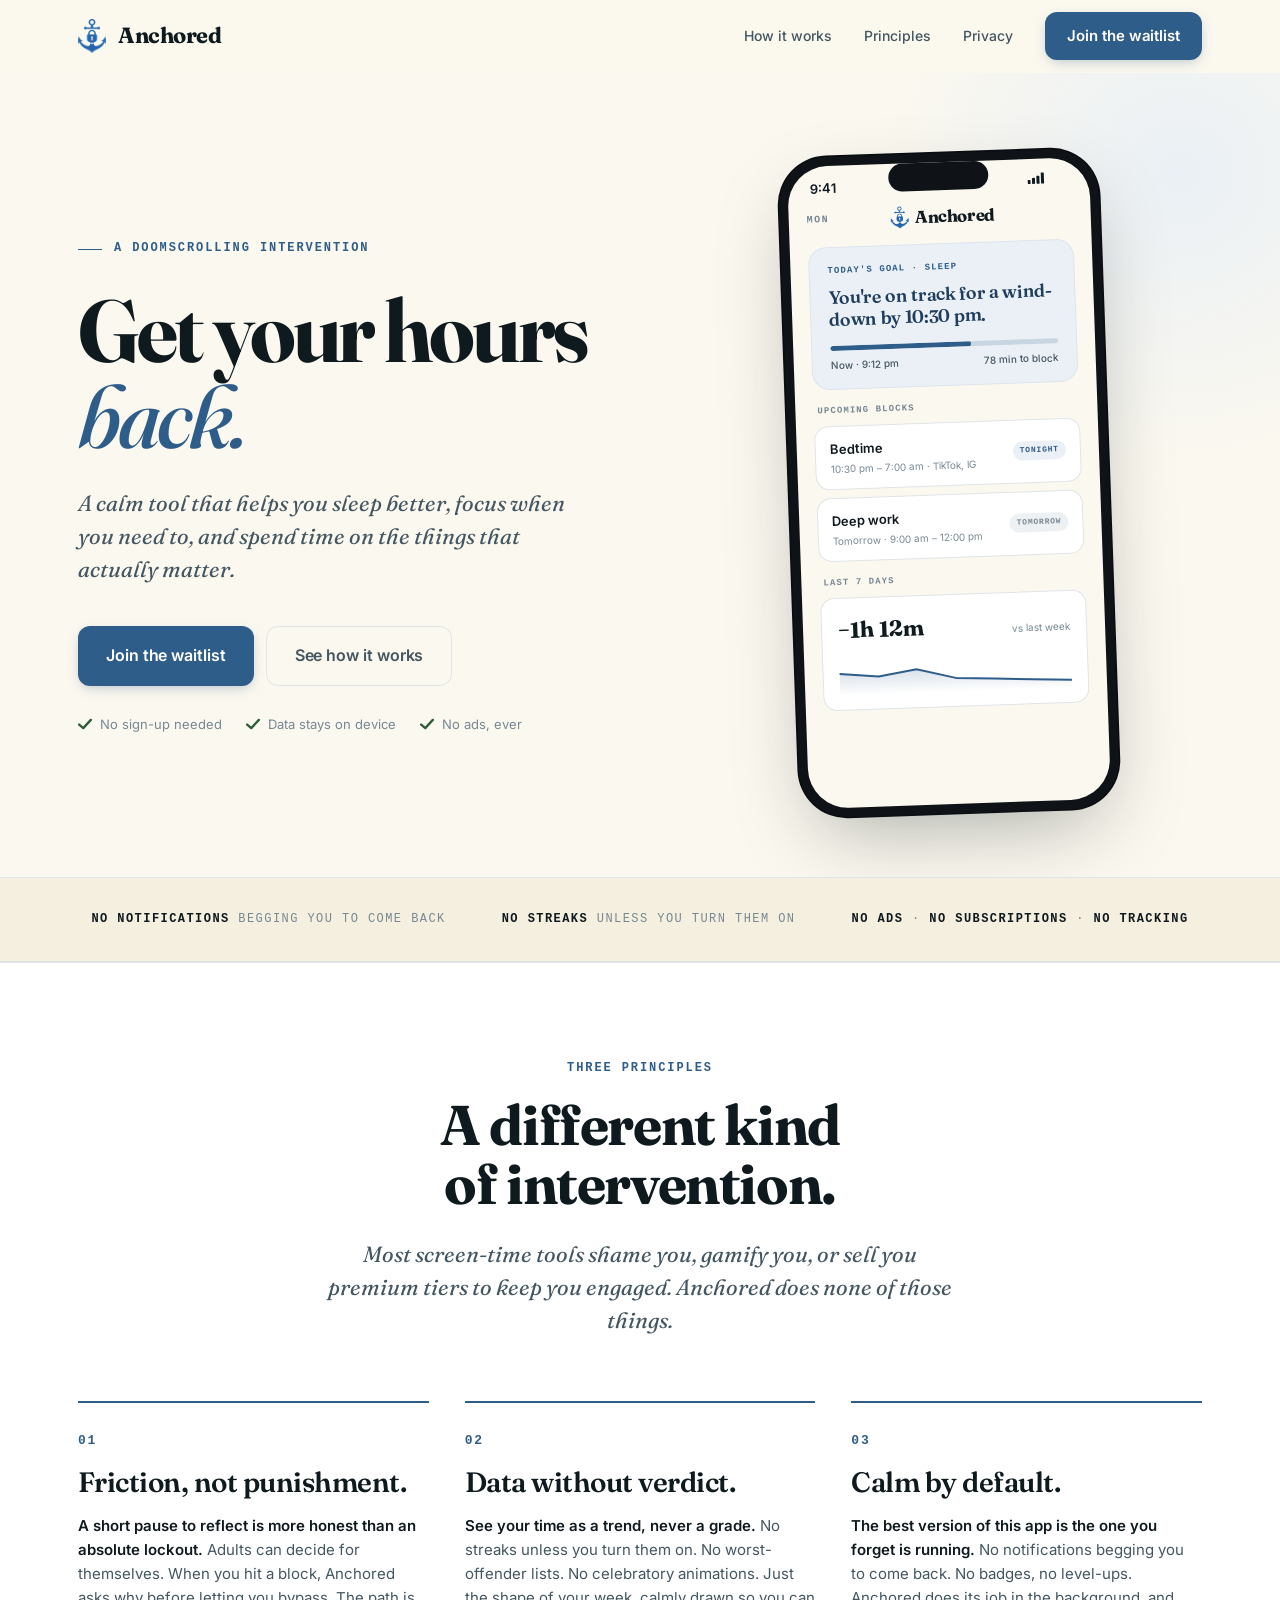
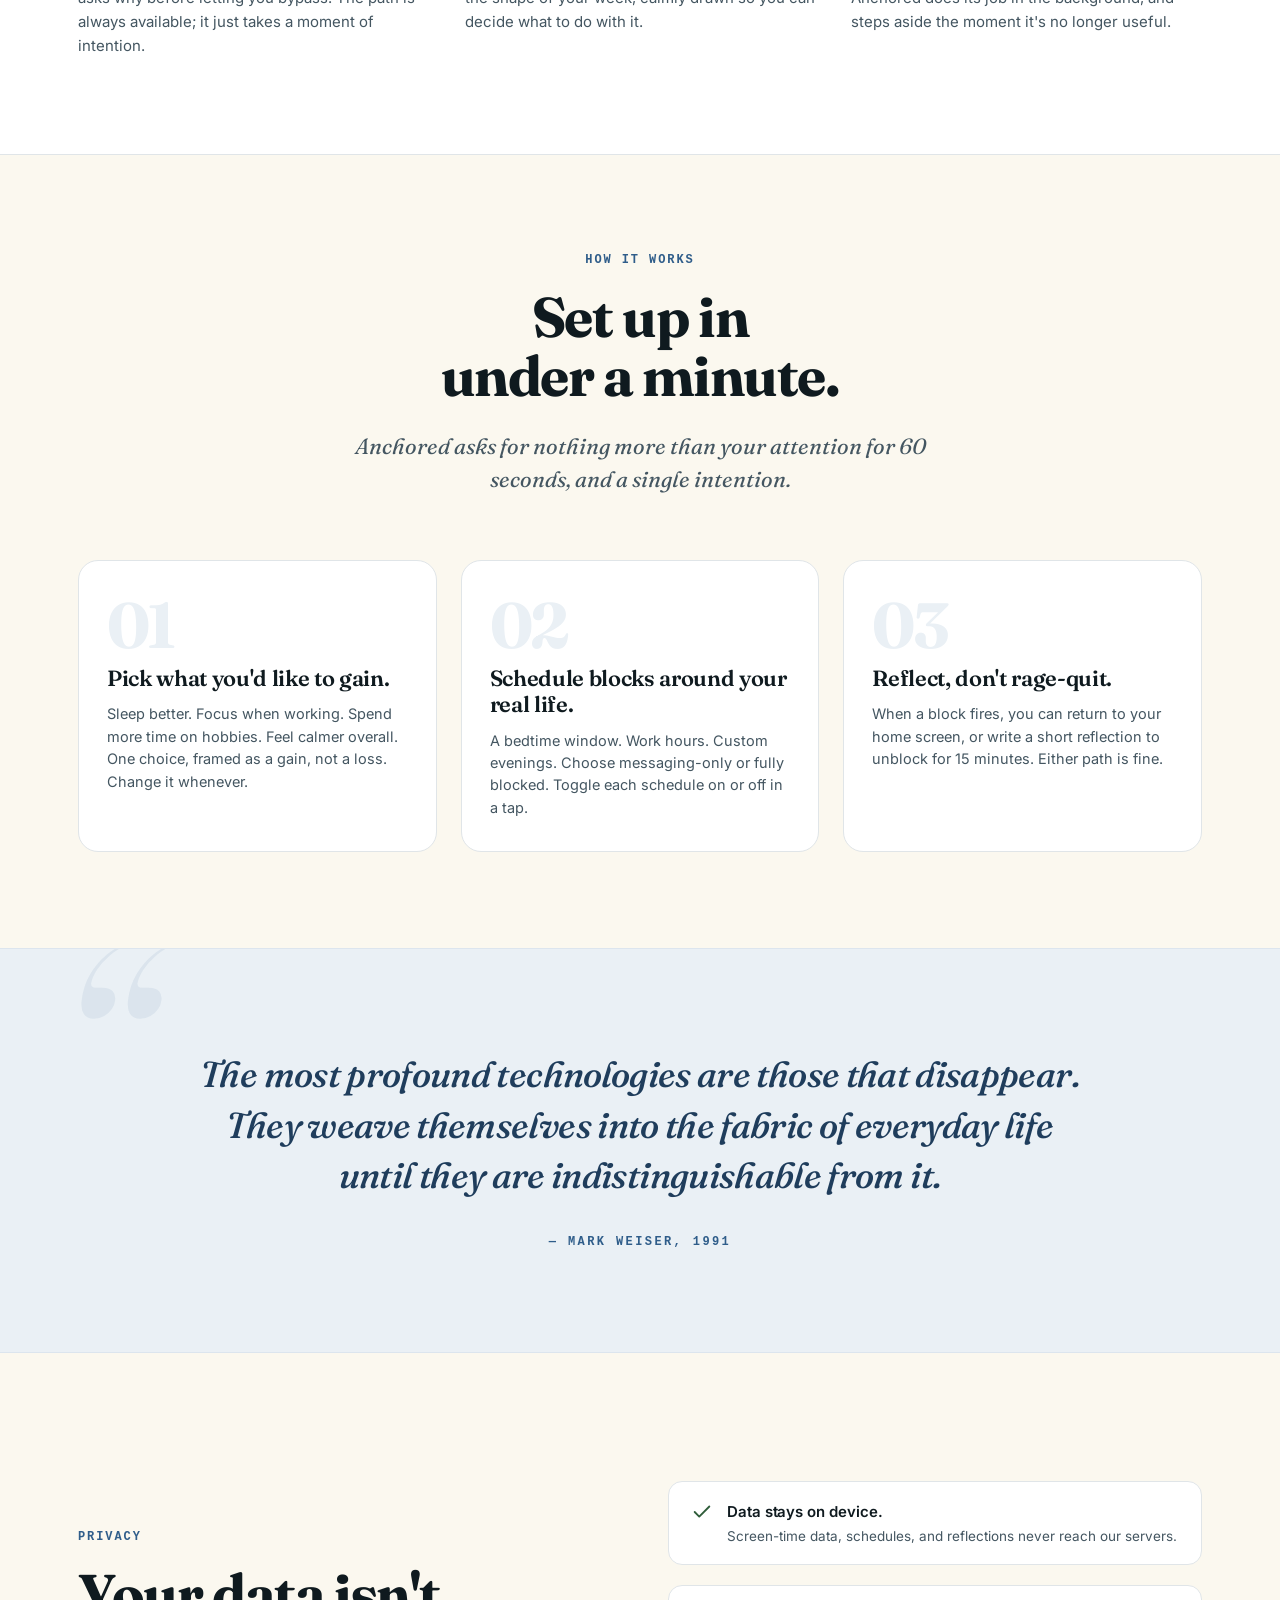
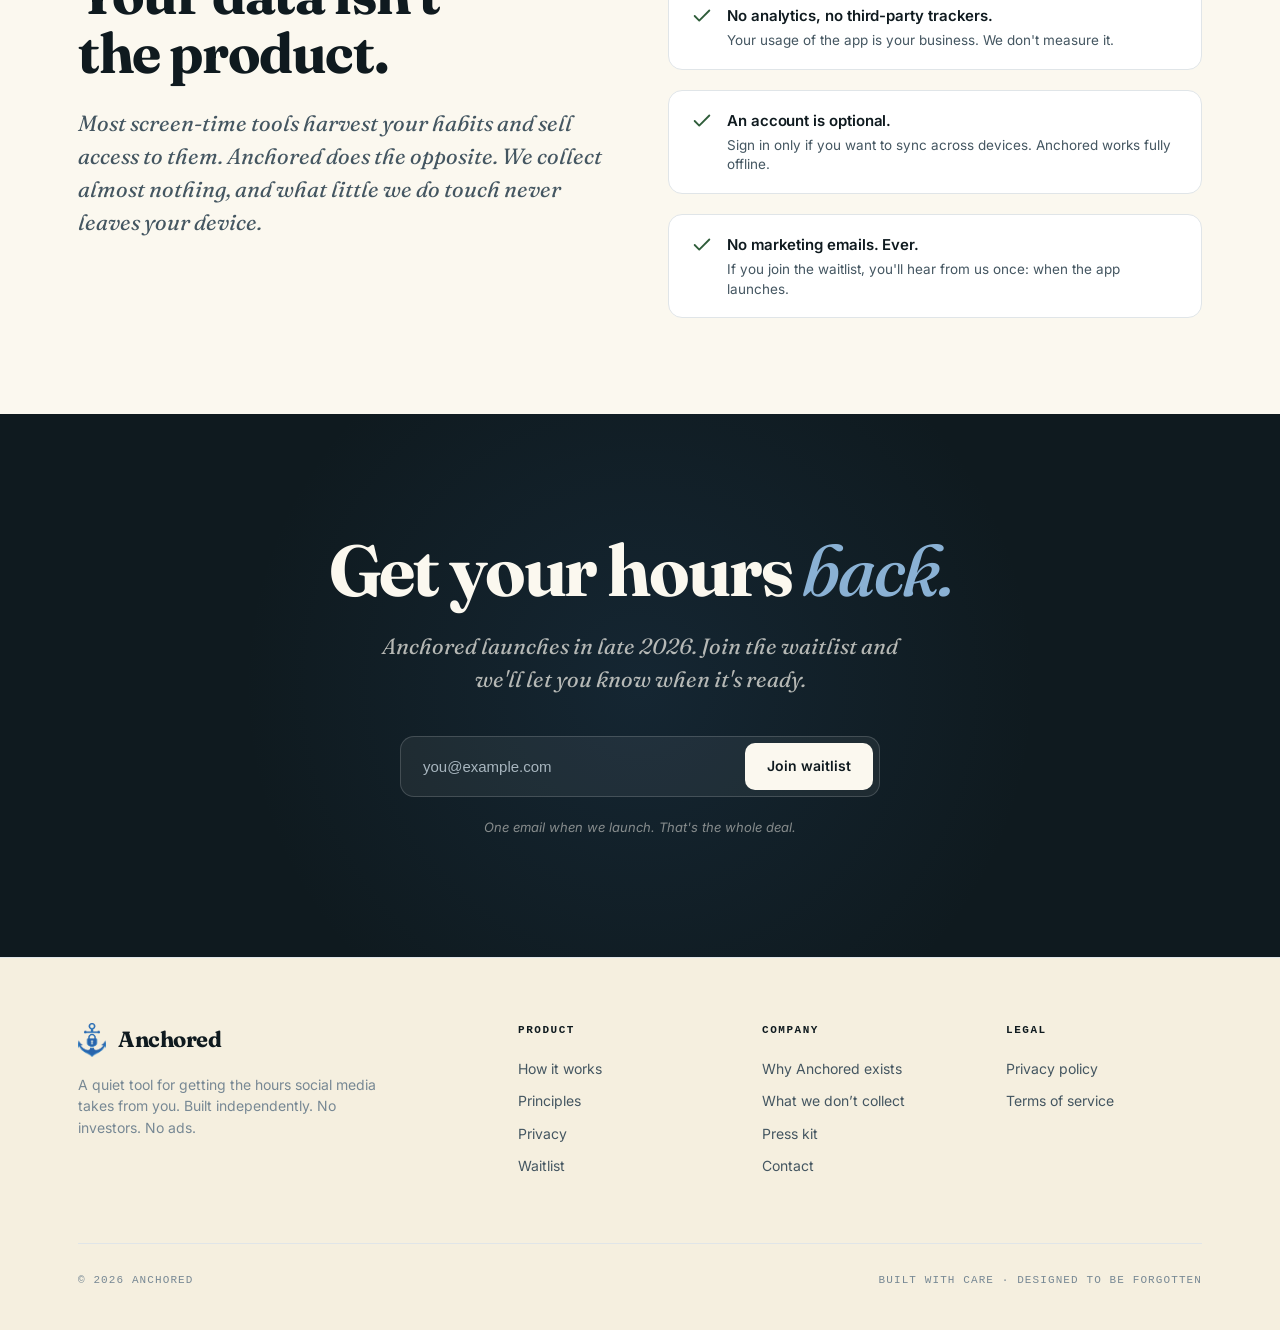
==== index.html @ 5d51ef82 "anchored" ====
<!DOCTYPE html>
<html lang="en">
<head>
<meta charset="UTF-8">
<meta name="viewport" content="width=device-width, initial-scale=1.0">
<meta name="description" content="Anchored is a quiet tool for getting the hours social media takes from you. Friction, not punishment. Data without verdict. Calm by default.">
<meta name="theme-color" content="#FBF8EF">
<title>Anchored — Get your hours back.</title>
<link href="https://fonts.googleapis.com/css2?family=Fraunces:opsz,wght@9..144,400;9..144,500;9..144,600;9..144,700;9..144,800&family=Inter:wght@400;500;600;700&display=swap" rel="stylesheet">
<style>
  /* ============================================================
     RESET & TOKENS
     ============================================================ */
  *, *::before, *::after { box-sizing: border-box; margin: 0; padding: 0; }
  :root {
    --paper: #FBF8EF;
    --paper-deep: #F5EFDF;
    --card: #FFFFFF;
    --ink: #0F1A1F;
    --body: #445661;
    --muted: #778894;
    --faint: #A8B6BF;
    --line: #E0E5E8;
    --line-soft: #EEF1F3;
    --accent: #2F5D8A;
    --accent-deep: #1F3D5C;
    --accent-soft: #DCE5EE;
    --accent-tint: #EAF0F5;
    --success: #2F5D3A;
    --success-soft: #DEEAE0;
  }
  html {
    scroll-behavior: smooth;
    -webkit-text-size-adjust: 100%;
  }
  body {
    font-family: 'Inter', system-ui, -apple-system, sans-serif;
    background: var(--paper);
    color: var(--body);
    font-size: 16px;
    line-height: 1.6;
    -webkit-font-smoothing: antialiased;
    -moz-osx-font-smoothing: grayscale;
  }
  ::selection { background: var(--accent-soft); color: var(--ink); }
  img, svg { display: block; max-width: 100%; }
  a { color: inherit; text-decoration: none; }
  button { font: inherit; cursor: pointer; border: none; background: none; }

  .serif { font-family: 'Fraunces', Georgia, serif; letter-spacing: -0.018em; }
  .mono { font-family: ui-monospace, "SF Mono", Menlo, monospace; letter-spacing: 0.04em; }

  /* ============================================================
     LAYOUT
     ============================================================ */
  .container {
    max-width: 1180px;
    margin: 0 auto;
    padding: 0 28px;
  }
  .narrow { max-width: 880px; margin-left: auto; margin-right: auto; }

  section {
    padding: 96px 0;
    position: relative;
  }

  /* ============================================================
     NAV
     ============================================================ */
  .nav {
    position: sticky;
    top: 0;
    z-index: 100;
    background: rgba(251, 248, 239, 0.85);
    backdrop-filter: saturate(180%) blur(20px);
    -webkit-backdrop-filter: saturate(180%) blur(20px);
    border-bottom: 1px solid transparent;
    transition: border-color 220ms ease;
  }
  .nav.scrolled { border-bottom-color: var(--line); }
  .nav-inner {
    display: flex;
    align-items: center;
    justify-content: space-between;
    height: 72px;
  }
  .brand {
    display: flex;
    align-items: center;
    gap: 12px;
    color: var(--ink);
  }
  .brand-mark { width: 28px; height: auto; flex-shrink: 0; }
  .brand-name {
    font-family: 'Fraunces', Georgia, serif;
    font-size: 22px;
    font-weight: 700;
    letter-spacing: -0.02em;
    color: var(--ink);
  }
  .nav-links {
    display: flex;
    align-items: center;
    gap: 32px;
  }
  .nav-link {
    font-size: 14px;
    font-weight: 500;
    color: var(--body);
    transition: color 180ms ease;
  }
  .nav-link:hover { color: var(--accent); }

  .btn {
    display: inline-flex;
    align-items: center;
    justify-content: center;
    gap: 8px;
    padding: 12px 22px;
    border-radius: 12px;
    font-size: 15px;
    font-weight: 600;
    letter-spacing: -0.005em;
    transition: all 200ms ease;
    cursor: pointer;
  }
  .btn-primary {
    background: var(--accent);
    color: #fff;
    box-shadow: 0 4px 14px -4px rgba(47, 93, 138, 0.4);
  }
  .btn-primary:hover {
    background: var(--accent-deep);
    transform: translateY(-1px);
    box-shadow: 0 8px 20px -6px rgba(47, 93, 138, 0.5);
  }
  .btn-ghost {
    background: transparent;
    color: var(--body);
    border: 1.5px solid var(--line);
  }
  .btn-ghost:hover { background: var(--line-soft); border-color: var(--accent); color: var(--accent); }
  .btn-large { padding: 16px 28px; font-size: 16px; }

  /* ============================================================
     HERO
     ============================================================ */
  .hero {
    padding: 80px 0 64px;
    position: relative;
    overflow: hidden;
  }
  .hero::before {
    content: '';
    position: absolute;
    top: -200px;
    right: -200px;
    width: 600px;
    height: 600px;
    background: radial-gradient(circle at center, var(--accent-tint) 0%, transparent 70%);
    pointer-events: none;
    z-index: 0;
  }
  .hero-inner {
    position: relative;
    z-index: 1;
    display: grid;
    grid-template-columns: 1.05fr 0.95fr;
    gap: 60px;
    align-items: center;
  }
  .eyebrow {
    display: inline-flex;
    align-items: center;
    gap: 12px;
    font-family: ui-monospace, "SF Mono", Menlo, monospace;
    font-size: 12px;
    font-weight: 600;
    color: var(--accent);
    text-transform: uppercase;
    letter-spacing: 0.16em;
    margin-bottom: 28px;
  }
  .eyebrow::before {
    content: '';
    width: 24px;
    height: 1px;
    background: var(--accent);
  }
  .hero-title {
    font-family: 'Fraunces', Georgia, serif;
    font-size: clamp(48px, 7vw, 88px);
    font-weight: 700;
    line-height: 0.98;
    letter-spacing: -0.035em;
    color: var(--ink);
    margin-bottom: 28px;
  }
  .hero-title em {
    font-style: italic;
    font-weight: 500;
    color: var(--accent);
  }
  .hero-sub {
    font-family: 'Fraunces', Georgia, serif;
    font-size: clamp(18px, 2vw, 22px);
    font-style: italic;
    font-weight: 400;
    color: var(--body);
    line-height: 1.5;
    max-width: 520px;
    margin-bottom: 40px;
  }
  .hero-actions {
    display: flex;
    gap: 12px;
    flex-wrap: wrap;
  }
  .hero-meta {
    margin-top: 28px;
    display: flex;
    gap: 24px;
    flex-wrap: wrap;
  }
  .hero-meta-item {
    display: flex;
    align-items: center;
    gap: 8px;
    font-size: 13px;
    color: var(--muted);
  }
  .hero-meta-item svg { width: 14px; height: 14px; flex-shrink: 0; color: var(--success); }

  /* Phone mockup */
  .phone-wrap {
    display: flex;
    justify-content: center;
    align-items: center;
    perspective: 2000px;
  }
  .phone {
    width: 320px;
    height: 660px;
    background: #0F1216;
    border-radius: 48px;
    padding: 9px;
    box-shadow:
      0 30px 80px -20px rgba(15, 26, 31, 0.35),
      0 0 0 1.5px #0a0d10;
    position: relative;
    transform: rotate(-2deg);
    transition: transform 600ms cubic-bezier(0.2, 0.8, 0.2, 1);
  }
  .phone:hover { transform: rotate(0deg) translateY(-4px); }
  .phone-screen {
    width: 100%;
    height: 100%;
    background: var(--paper);
    border-radius: 40px;
    overflow: hidden;
    position: relative;
  }
  .phone-island {
    position: absolute;
    top: 9px;
    left: 50%;
    transform: translateX(-50%);
    width: 100px;
    height: 28px;
    background: #0F1216;
    border-radius: 999px;
    z-index: 5;
  }
  .phone-status {
    height: 36px;
    padding: 12px 22px 0;
    display: flex;
    justify-content: space-between;
    font-size: 13px;
    font-weight: 600;
    color: var(--ink);
  }
  .phone-content {
    padding: 4px 18px 16px;
  }
  .phone-header {
    display: flex;
    justify-content: space-between;
    align-items: center;
    margin-bottom: 14px;
  }
  .phone-header-day {
    font-family: ui-monospace, monospace;
    font-size: 10px;
    color: var(--muted);
    font-weight: 600;
    letter-spacing: 0.14em;
  }
  .phone-header-brand {
    display: flex;
    align-items: center;
    gap: 6px;
  }
  .phone-hero-card {
    background: var(--accent-tint);
    border: 1px solid var(--accent-soft);
    border-radius: 18px;
    padding: 16px 18px;
    margin-bottom: 14px;
  }
  .phone-hero-label {
    font-family: ui-monospace, monospace;
    font-size: 9px;
    font-weight: 700;
    color: var(--accent);
    text-transform: uppercase;
    letter-spacing: 0.12em;
    margin-bottom: 8px;
  }
  .phone-hero-text {
    font-family: 'Fraunces', Georgia, serif;
    font-size: 18px;
    font-weight: 600;
    color: var(--accent-deep);
    line-height: 1.25;
    letter-spacing: -0.018em;
    margin-bottom: 14px;
  }
  .phone-progress {
    height: 5px;
    background: rgba(47, 93, 138, 0.18);
    border-radius: 3px;
    overflow: hidden;
    margin-bottom: 6px;
  }
  .phone-progress-fill {
    width: 62%;
    height: 100%;
    background: var(--accent);
    border-radius: 3px;
  }
  .phone-meta {
    display: flex;
    justify-content: space-between;
    font-size: 10px;
    color: var(--body);
    font-weight: 500;
  }
  .phone-section-label {
    font-family: ui-monospace, monospace;
    font-size: 9px;
    color: var(--muted);
    text-transform: uppercase;
    letter-spacing: 0.12em;
    font-weight: 600;
    margin: 14px 4px 8px;
  }
  .phone-card {
    background: var(--card);
    border: 1px solid var(--line);
    border-radius: 14px;
    padding: 12px 14px;
    margin-bottom: 8px;
    display: flex;
    justify-content: space-between;
    align-items: center;
  }
  .phone-card-title {
    font-size: 13px;
    font-weight: 600;
    color: var(--ink);
  }
  .phone-card-detail {
    font-size: 10px;
    color: var(--muted);
    margin-top: 1px;
  }
  .phone-badge {
    font-family: ui-monospace, monospace;
    font-size: 8px;
    font-weight: 700;
    text-transform: uppercase;
    letter-spacing: 0.1em;
    padding: 3px 7px;
    border-radius: 999px;
    background: var(--accent-tint);
    color: var(--accent);
  }
  .phone-trend-card {
    background: var(--card);
    border: 1px solid var(--line);
    border-radius: 14px;
    padding: 14px 16px;
  }
  .phone-trend-row {
    display: flex;
    justify-content: space-between;
    align-items: baseline;
  }
  .phone-trend-num {
    font-family: 'Fraunces', Georgia, serif;
    font-size: 22px;
    font-weight: 700;
    color: var(--ink);
    letter-spacing: -0.02em;
  }
  .phone-trend-meta {
    font-size: 10px;
    color: var(--muted);
  }
  .phone-spark {
    margin-top: 12px;
    height: 36px;
    width: 100%;
  }

  /* ============================================================
     SOCIAL PROOF / TRUST STRIP
     ============================================================ */
  .trust {
    padding: 32px 0;
    border-top: 1px solid var(--line);
    border-bottom: 1px solid var(--line);
    background: var(--paper-deep);
  }
  .trust-inner {
    display: flex;
    flex-wrap: wrap;
    align-items: center;
    justify-content: center;
    gap: 28px 56px;
    text-align: center;
  }
  .trust-item {
    font-family: ui-monospace, monospace;
    font-size: 12px;
    color: var(--muted);
    text-transform: uppercase;
    letter-spacing: 0.12em;
    font-weight: 500;
  }
  .trust-item strong {
    color: var(--ink);
    font-weight: 700;
  }

  /* ============================================================
     SECTION HEADERS
     ============================================================ */
  .section-eyebrow {
    font-family: ui-monospace, monospace;
    font-size: 12px;
    font-weight: 600;
    color: var(--accent);
    text-transform: uppercase;
    letter-spacing: 0.16em;
    margin-bottom: 18px;
  }
  .section-title {
    font-family: 'Fraunces', Georgia, serif;
    font-size: clamp(36px, 5vw, 56px);
    font-weight: 700;
    line-height: 1.05;
    letter-spacing: -0.025em;
    color: var(--ink);
    margin-bottom: 24px;
  }
  .section-lead {
    font-family: 'Fraunces', Georgia, serif;
    font-size: clamp(18px, 2vw, 22px);
    font-style: italic;
    font-weight: 400;
    color: var(--body);
    line-height: 1.5;
    max-width: 640px;
  }
  .section-header { margin-bottom: 64px; }
  .section-header.center { text-align: center; }
  .section-header.center .section-lead { margin-left: auto; margin-right: auto; }

  /* ============================================================
     PRINCIPLES
     ============================================================ */
  .principles {
    background: var(--card);
    border-top: 1px solid var(--line);
    border-bottom: 1px solid var(--line);
  }
  .principles-grid {
    display: grid;
    grid-template-columns: repeat(3, 1fr);
    gap: 36px;
  }
  .principle {
    padding-top: 28px;
    border-top: 2px solid var(--accent);
  }
  .principle-num {
    font-family: ui-monospace, monospace;
    font-size: 13px;
    color: var(--accent);
    letter-spacing: 0.14em;
    font-weight: 700;
    margin-bottom: 14px;
  }
  .principle-title {
    font-family: 'Fraunces', Georgia, serif;
    font-size: 28px;
    font-weight: 600;
    line-height: 1.15;
    letter-spacing: -0.018em;
    color: var(--ink);
    margin-bottom: 16px;
  }
  .principle-body {
    font-size: 15px;
    line-height: 1.6;
    color: var(--body);
  }
  .principle-body strong {
    color: var(--ink);
    font-weight: 600;
  }

  /* ============================================================
     HOW IT WORKS
     ============================================================ */
  .steps {
    display: grid;
    grid-template-columns: repeat(3, 1fr);
    gap: 24px;
    counter-reset: step;
    margin-top: 56px;
  }
  .step {
    background: var(--card);
    border: 1px solid var(--line);
    border-radius: 20px;
    padding: 32px 28px;
    position: relative;
    transition: transform 240ms ease, border-color 240ms ease;
  }
  .step:hover {
    transform: translateY(-2px);
    border-color: var(--accent-soft);
  }
  .step-num {
    counter-increment: step;
    font-family: 'Fraunces', Georgia, serif;
    font-size: 64px;
    font-weight: 700;
    line-height: 1;
    color: var(--accent-tint);
    margin-bottom: 8px;
    letter-spacing: -0.04em;
  }
  .step-num::before { content: "0" counter(step); }
  .step-title {
    font-family: 'Fraunces', Georgia, serif;
    font-size: 22px;
    font-weight: 600;
    line-height: 1.2;
    color: var(--ink);
    margin-bottom: 12px;
    letter-spacing: -0.015em;
  }
  .step-body {
    font-size: 14.5px;
    line-height: 1.55;
    color: var(--body);
  }

  /* ============================================================
     QUOTE
     ============================================================ */
  .quote-section {
    background: var(--accent-tint);
    border-top: 1px solid var(--accent-soft);
    border-bottom: 1px solid var(--accent-soft);
    padding: 100px 0;
    position: relative;
    overflow: hidden;
  }
  .quote-section::before {
    content: '\201C';
    position: absolute;
    top: -40px;
    left: 40px;
    font-family: 'Fraunces', Georgia, serif;
    font-size: 320px;
    font-style: italic;
    color: rgba(47, 93, 138, 0.08);
    line-height: 1;
    pointer-events: none;
  }
  .quote {
    text-align: center;
    position: relative;
    z-index: 1;
  }
  .quote-text {
    font-family: 'Fraunces', Georgia, serif;
    font-size: clamp(24px, 3vw, 36px);
    font-weight: 500;
    font-style: italic;
    line-height: 1.4;
    color: var(--accent-deep);
    letter-spacing: -0.018em;
    max-width: 880px;
    margin: 0 auto 32px;
  }
  .quote-attr {
    font-family: ui-monospace, monospace;
    font-size: 12px;
    color: var(--accent);
    text-transform: uppercase;
    letter-spacing: 0.2em;
    font-weight: 700;
  }

  /* ============================================================
     PRIVACY
     ============================================================ */
  .privacy-grid {
    display: grid;
    grid-template-columns: 1fr 1fr;
    gap: 56px;
    align-items: center;
  }
  .privacy-list {
    display: flex;
    flex-direction: column;
    gap: 20px;
    margin-top: 32px;
  }
  .privacy-item {
    display: flex;
    align-items: flex-start;
    gap: 14px;
    padding: 18px 22px;
    background: var(--card);
    border: 1px solid var(--line);
    border-radius: 14px;
    transition: all 220ms ease;
  }
  .privacy-item:hover {
    border-color: var(--success);
    background: var(--success-soft);
  }
  .privacy-icon {
    width: 22px;
    height: 22px;
    flex-shrink: 0;
    color: var(--success);
    margin-top: 1px;
  }
  .privacy-text {
    flex: 1;
  }
  .privacy-title {
    font-size: 15px;
    font-weight: 600;
    color: var(--ink);
    letter-spacing: -0.005em;
    margin-bottom: 3px;
  }
  .privacy-detail {
    font-size: 13.5px;
    color: var(--body);
    line-height: 1.45;
  }

  /* ============================================================
     CTA
     ============================================================ */
  .cta {
    text-align: center;
    background: var(--ink);
    color: var(--paper);
    padding: 120px 0;
    position: relative;
    overflow: hidden;
  }
  .cta::before {
    content: '';
    position: absolute;
    top: 50%;
    left: 50%;
    width: 800px;
    height: 800px;
    background: radial-gradient(circle, rgba(47, 93, 138, 0.18) 0%, transparent 70%);
    transform: translate(-50%, -50%);
    pointer-events: none;
  }
  .cta-inner { position: relative; z-index: 1; }
  .cta-title {
    font-family: 'Fraunces', Georgia, serif;
    font-size: clamp(40px, 6vw, 72px);
    font-weight: 700;
    line-height: 1;
    letter-spacing: -0.03em;
    color: var(--paper);
    margin-bottom: 24px;
  }
  .cta-title em {
    font-style: italic;
    color: #8AB1D4;
    font-weight: 500;
  }
  .cta-sub {
    font-family: 'Fraunces', Georgia, serif;
    font-size: 22px;
    font-style: italic;
    color: rgba(251, 248, 239, 0.7);
    margin-bottom: 40px;
    max-width: 540px;
    margin-left: auto;
    margin-right: auto;
    line-height: 1.5;
  }
  .cta-form {
    display: flex;
    gap: 8px;
    max-width: 480px;
    margin: 0 auto;
    background: rgba(255, 255, 255, 0.06);
    border: 1px solid rgba(255, 255, 255, 0.16);
    padding: 6px;
    border-radius: 14px;
    transition: border-color 200ms ease;
  }
  .cta-form:focus-within {
    border-color: rgba(255, 255, 255, 0.4);
  }
  .cta-input {
    flex: 1;
    background: transparent;
    border: none;
    outline: none;
    color: var(--paper);
    font-size: 15px;
    padding: 12px 16px;
  }
  .cta-input::placeholder { color: var(--faint); }
  .cta-submit {
    padding: 12px 22px;
    background: var(--paper);
    color: var(--ink);
    border-radius: 10px;
    font-size: 14px;
    font-weight: 600;
    transition: all 180ms ease;
  }
  .cta-submit:hover {
    background: #fff;
    transform: translateY(-1px);
  }
  .cta-meta {
    margin-top: 20px;
    font-size: 13px;
    color: rgba(251, 248, 239, 0.5);
    font-style: italic;
  }

  /* ============================================================
     FOOTER
     ============================================================ */
  footer {
    padding: 64px 0 40px;
    background: var(--paper-deep);
    border-top: 1px solid var(--line);
  }
  .footer-inner {
    display: grid;
    grid-template-columns: 2fr 1fr 1fr 1fr;
    gap: 48px;
    margin-bottom: 56px;
  }
  .footer-brand-text {
    font-size: 14px;
    color: var(--muted);
    line-height: 1.55;
    margin-top: 16px;
    max-width: 320px;
  }
  .footer-col h4 {
    font-family: ui-monospace, monospace;
    font-size: 11px;
    font-weight: 700;
    color: var(--ink);
    text-transform: uppercase;
    letter-spacing: 0.14em;
    margin-bottom: 18px;
  }
  .footer-col a {
    display: block;
    font-size: 14px;
    color: var(--body);
    margin-bottom: 10px;
    transition: color 180ms ease;
  }
  .footer-col a:hover { color: var(--accent); }
  .footer-bottom {
    border-top: 1px solid var(--line);
    padding-top: 28px;
    display: flex;
    justify-content: space-between;
    align-items: center;
    flex-wrap: wrap;
    gap: 16px;
    font-family: ui-monospace, monospace;
    font-size: 11px;
    color: var(--muted);
    text-transform: uppercase;
    letter-spacing: 0.1em;
  }

  /* ============================================================
     RESPONSIVE
     ============================================================ */
  @media (max-width: 880px) {
    section { padding: 64px 0; }
    .nav-links { gap: 18px; }
    .nav-links .nav-link { display: none; }
    .nav-links .btn { padding: 10px 18px; font-size: 14px; }
    .hero-inner { grid-template-columns: 1fr; gap: 48px; }
    .principles-grid { grid-template-columns: 1fr; gap: 28px; }
    .steps { grid-template-columns: 1fr; }
    .privacy-grid { grid-template-columns: 1fr; gap: 32px; }
    .footer-inner { grid-template-columns: 1fr 1fr; gap: 36px; }
    .quote-section::before { font-size: 200px; top: -20px; left: 20px; }
    .cta-form { flex-direction: column; }
    .cta-submit { width: 100%; }
  }
  @media (max-width: 540px) {
    .footer-inner { grid-template-columns: 1fr; gap: 28px; }
    .trust-inner { gap: 18px 32px; }
    .hero-meta { flex-direction: column; gap: 12px; }
  }
</style>
</head>
<body>

<!-- ===== NAV ===== -->
<nav class="nav" id="nav">
  <div class="container nav-inner">
    <a href="#" class="brand" aria-label="Anchored home">
      <img class="brand-mark" src="anchored-logo.png" alt="Anchored">
      <span class="brand-name">Anchored</span>
    </a>
    <div class="nav-links">
      <a href="#how-it-works" class="nav-link">How it works</a>
      <a href="#principles" class="nav-link">Principles</a>
      <a href="#privacy" class="nav-link">Privacy</a>
      <a href="#waitlist" class="btn btn-primary">Join the waitlist</a>
    </div>
  </div>
</nav>

<!-- ===== HERO ===== -->
<section class="hero">
  <div class="container hero-inner">
    <div>
      <div class="eyebrow">A doomscrolling intervention</div>
      <h1 class="hero-title">Get your hours <em>back.</em></h1>
      <p class="hero-sub">A calm tool that helps you sleep better, focus when you need to, and spend time on the things that actually matter.</p>
      <div class="hero-actions">
        <a href="#waitlist" class="btn btn-primary btn-large">Join the waitlist</a>
        <a href="#how-it-works" class="btn btn-ghost btn-large">See how it works</a>
      </div>
      <div class="hero-meta">
        <div class="hero-meta-item">
          <svg viewBox="0 0 12 9" fill="none"><polyline points="1,5 4.5,8 11,1" stroke="currentColor" stroke-width="2" stroke-linecap="round" stroke-linejoin="round"/></svg>
          No sign-up needed
        </div>
        <div class="hero-meta-item">
          <svg viewBox="0 0 12 9" fill="none"><polyline points="1,5 4.5,8 11,1" stroke="currentColor" stroke-width="2" stroke-linecap="round" stroke-linejoin="round"/></svg>
          Data stays on device
        </div>
        <div class="hero-meta-item">
          <svg viewBox="0 0 12 9" fill="none"><polyline points="1,5 4.5,8 11,1" stroke="currentColor" stroke-width="2" stroke-linecap="round" stroke-linejoin="round"/></svg>
          No ads, ever
        </div>
      </div>
    </div>

    <!-- Phone mockup -->
    <div class="phone-wrap">
      <div class="phone">
        <div class="phone-island"></div>
        <div class="phone-screen">
          <div class="phone-status">
            <span>9:41</span>
            <span>
              <svg width="40" height="14" viewBox="0 0 40 14" fill="currentColor"><rect x="0" y="9" width="3" height="4" rx="0.5"/><rect x="4.5" y="7" width="3" height="6" rx="0.5"/><rect x="9" y="5" width="3" height="8" rx="0.5"/><rect x="13.5" y="2" width="3" height="11" rx="0.5"/></svg>
            </span>
          </div>
          <div class="phone-content">
            <div class="phone-header">
              <span class="phone-header-day">MON</span>
              <div class="phone-header-brand">
                <img class="logo-img" src="anchored-logo.png" alt="Anchored" width="18">
                <span style="font-family: 'Fraunces', Georgia, serif; font-size: 17px; font-weight: 700; color: var(--ink); letter-spacing: -0.02em;">Anchored</span>
              </div>
              <span style="width: 16px;"></span>
            </div>

            <div class="phone-hero-card">
              <div class="phone-hero-label">Today's goal · Sleep</div>
              <div class="phone-hero-text">You're on track for a wind-down by 10:30 pm.</div>
              <div class="phone-progress"><div class="phone-progress-fill"></div></div>
              <div class="phone-meta">
                <span>Now · 9:12 pm</span>
                <span>78 min to block</span>
              </div>
            </div>

            <div class="phone-section-label">Upcoming blocks</div>
            <div class="phone-card">
              <div>
                <div class="phone-card-title">Bedtime</div>
                <div class="phone-card-detail">10:30 pm – 7:00 am · TikTok, IG</div>
              </div>
              <span class="phone-badge">Tonight</span>
            </div>
            <div class="phone-card">
              <div>
                <div class="phone-card-title">Deep work</div>
                <div class="phone-card-detail">Tomorrow · 9:00 am – 12:00 pm</div>
              </div>
              <span class="phone-badge" style="background: var(--line-soft); color: var(--muted);">Tomorrow</span>
            </div>

            <div class="phone-section-label">Last 7 days</div>
            <div class="phone-trend-card">
              <div class="phone-trend-row">
                <span class="phone-trend-num">−1h 12m</span>
                <span class="phone-trend-meta">vs last week</span>
              </div>
              <svg class="phone-spark" viewBox="0 0 280 36" preserveAspectRatio="none">
                <defs>
                  <linearGradient id="sparkGrad" x1="0" y1="0" x2="0" y2="1">
                    <stop offset="0%" stop-color="#2F5D8A" stop-opacity="0.18"/>
                    <stop offset="100%" stop-color="#2F5D8A" stop-opacity="0"/>
                  </linearGradient>
                </defs>
                <path d="M 0 14 L 47 18 L 93 12 L 140 22 L 187 24 L 233 26 L 280 28 L 280 36 L 0 36 Z" fill="url(#sparkGrad)"/>
                <path d="M 0 14 L 47 18 L 93 12 L 140 22 L 187 24 L 233 26 L 280 28" stroke="#2F5D8A" stroke-width="2" fill="none" stroke-linecap="round" stroke-linejoin="round"/>
              </svg>
            </div>
          </div>
        </div>
      </div>
    </div>
  </div>
</section>

<!-- ===== TRUST STRIP ===== -->
<div class="trust">
  <div class="container trust-inner">
    <div class="trust-item"><strong>No notifications</strong> begging you to come back</div>
    <div class="trust-item"><strong>No streaks</strong> unless you turn them on</div>
    <div class="trust-item"><strong>No ads</strong> · <strong>No subscriptions</strong> · <strong>No tracking</strong></div>
  </div>
</div>

<!-- ===== PRINCIPLES ===== -->
<section id="principles" class="principles">
  <div class="container">
    <div class="section-header center">
      <div class="section-eyebrow">Three principles</div>
      <h2 class="section-title">A different kind<br>of intervention.</h2>
      <p class="section-lead">Most screen-time tools shame you, gamify you, or sell you premium tiers to keep you engaged. Anchored does none of those things.</p>
    </div>

    <div class="principles-grid">
      <div class="principle">
        <div class="principle-num">01</div>
        <div class="principle-title">Friction, not punishment.</div>
        <p class="principle-body"><strong>A short pause to reflect is more honest than an absolute lockout.</strong> Adults can decide for themselves. When you hit a block, Anchored asks why before letting you bypass. The path is always available; it just takes a moment of intention.</p>
      </div>

      <div class="principle">
        <div class="principle-num">02</div>
        <div class="principle-title">Data without verdict.</div>
        <p class="principle-body"><strong>See your time as a trend, never a grade.</strong> No streaks unless you turn them on. No worst-offender lists. No celebratory animations. Just the shape of your week, calmly drawn so you can decide what to do with it.</p>
      </div>

      <div class="principle">
        <div class="principle-num">03</div>
        <div class="principle-title">Calm by default.</div>
        <p class="principle-body"><strong>The best version of this app is the one you forget is running.</strong> No notifications begging you to come back. No badges, no level-ups. Anchored does its job in the background, and steps aside the moment it's no longer useful.</p>
      </div>
    </div>
  </div>
</section>

<!-- ===== HOW IT WORKS ===== -->
<section id="how-it-works">
  <div class="container">
    <div class="section-header center">
      <div class="section-eyebrow">How it works</div>
      <h2 class="section-title">Set up in<br>under a minute.</h2>
      <p class="section-lead">Anchored asks for nothing more than your attention for 60 seconds, and a single intention.</p>
    </div>

    <div class="steps">
      <div class="step">
        <div class="step-num"></div>
        <div class="step-title">Pick what you'd like to gain.</div>
        <p class="step-body">Sleep better. Focus when working. Spend more time on hobbies. Feel calmer overall. One choice, framed as a gain, not a loss. Change it whenever.</p>
      </div>
      <div class="step">
        <div class="step-num"></div>
        <div class="step-title">Schedule blocks around your real life.</div>
        <p class="step-body">A bedtime window. Work hours. Custom evenings. Choose messaging-only or fully blocked. Toggle each schedule on or off in a tap.</p>
      </div>
      <div class="step">
        <div class="step-num"></div>
        <div class="step-title">Reflect, don't rage-quit.</div>
        <p class="step-body">When a block fires, you can return to your home screen, or write a short reflection to unblock for 15 minutes. Either path is fine.</p>
      </div>
    </div>
  </div>
</section>

<!-- ===== QUOTE ===== -->
<section class="quote-section">
  <div class="container">
    <div class="quote">
      <p class="quote-text">The most profound technologies are those that disappear. They weave themselves into the fabric of everyday life until they are indistinguishable from it.</p>
      <div class="quote-attr">— Mark Weiser, 1991</div>
    </div>
  </div>
</section>

<!-- ===== PRIVACY ===== -->
<section id="privacy">
  <div class="container">
    <div class="privacy-grid">
      <div>
        <div class="section-eyebrow">Privacy</div>
        <h2 class="section-title">Your data isn't<br>the product.</h2>
        <p class="section-lead">Most screen-time tools harvest your habits and sell access to them. Anchored does the opposite. We collect almost nothing, and what little we do touch never leaves your device.</p>
      </div>

      <div class="privacy-list">
        <div class="privacy-item">
          <svg class="privacy-icon" viewBox="0 0 24 24" fill="none" stroke="currentColor" stroke-width="2" stroke-linecap="round" stroke-linejoin="round"><path d="M20 6L9 17l-5-5"/></svg>
          <div class="privacy-text">
            <div class="privacy-title">Data stays on device.</div>
            <div class="privacy-detail">Screen-time data, schedules, and reflections never reach our servers.</div>
          </div>
        </div>
        <div class="privacy-item">
          <svg class="privacy-icon" viewBox="0 0 24 24" fill="none" stroke="currentColor" stroke-width="2" stroke-linecap="round" stroke-linejoin="round"><path d="M20 6L9 17l-5-5"/></svg>
          <div class="privacy-text">
            <div class="privacy-title">No analytics, no third-party trackers.</div>
            <div class="privacy-detail">Your usage of the app is your business. We don't measure it.</div>
          </div>
        </div>
        <div class="privacy-item">
          <svg class="privacy-icon" viewBox="0 0 24 24" fill="none" stroke="currentColor" stroke-width="2" stroke-linecap="round" stroke-linejoin="round"><path d="M20 6L9 17l-5-5"/></svg>
          <div class="privacy-text">
            <div class="privacy-title">An account is optional.</div>
            <div class="privacy-detail">Sign in only if you want to sync across devices. Anchored works fully offline.</div>
          </div>
        </div>
        <div class="privacy-item">
          <svg class="privacy-icon" viewBox="0 0 24 24" fill="none" stroke="currentColor" stroke-width="2" stroke-linecap="round" stroke-linejoin="round"><path d="M20 6L9 17l-5-5"/></svg>
          <div class="privacy-text">
            <div class="privacy-title">No marketing emails. Ever.</div>
            <div class="privacy-detail">If you join the waitlist, you'll hear from us once: when the app launches.</div>
          </div>
        </div>
      </div>
    </div>
  </div>
</section>

<!-- ===== CTA ===== -->
<section id="waitlist" class="cta">
  <div class="container cta-inner">
    <h2 class="cta-title">Get your hours <em>back.</em></h2>
    <p class="cta-sub">Anchored launches in late 2026. Join the waitlist and we'll let you know when it's ready.</p>
    <form class="cta-form" onsubmit="handleSubmit(event)">
      <input type="email" class="cta-input" placeholder="you@example.com" aria-label="Email address" required>
      <button type="submit" class="cta-submit">Join waitlist</button>
    </form>
    <p class="cta-meta">One email when we launch. That's the whole deal.</p>
  </div>
</section>

<!-- ===== FOOTER ===== -->
<footer>
  <div class="container">
    <div class="footer-inner">
      <div>
        <a href="#" class="brand" aria-label="Anchored">
          <img class="brand-mark" src="anchored-logo.png" alt="Anchored">
          <span class="brand-name">Anchored</span>
        </a>
        <p class="footer-brand-text">A quiet tool for getting the hours social media takes from you. Built independently. No investors. No ads.</p>
      </div>

      <div class="footer-col">
        <h4>Product</h4>
        <a href="#how-it-works">How it works</a>
        <a href="#principles">Principles</a>
        <a href="#privacy">Privacy</a>
        <a href="#waitlist">Waitlist</a>
      </div>

      <div class="footer-col">
        <h4>Company</h4>
        <a href="why-anchored.html">Why Anchored exists</a>
        <a href="what-we-dont-collect.html">What we don’t collect</a>
        <a href="press-kit.html">Press kit</a>
        <a href="contact.html">Contact</a>
      </div>

      <div class="footer-col">
        <h4>Legal</h4>
        <a href="privacy-policy.html">Privacy policy</a>
        <a href="terms.html">Terms of service</a>
      </div>
    </div>

    <div class="footer-bottom">
      <span>© 2026 Anchored</span>
      <span>Built with care · Designed to be forgotten</span>
    </div>
  </div>
</footer>

<script>
  /* Sticky nav border on scroll */
  const nav = document.getElementById('nav');
  const onScroll = () => {
    if (window.scrollY > 12) nav.classList.add('scrolled');
    else nav.classList.remove('scrolled');
  };
  window.addEventListener('scroll', onScroll, { passive: true });
  onScroll();

  /* Waitlist form (placeholder behaviour) */
  function handleSubmit(e) {
    e.preventDefault();
    const form = e.target;
    const email = form.querySelector('.cta-input').value;
    const button = form.querySelector('.cta-submit');
    button.textContent = "You're in.";
    button.style.background = '#5FCBA4';
    button.style.color = '#0F1A1F';
    form.querySelector('.cta-input').value = '';
    setTimeout(() => {
      button.textContent = 'Join waitlist';
      button.style.background = '';
      button.style.color = '';
    }, 3500);
  }
</script>

</body>
</html>
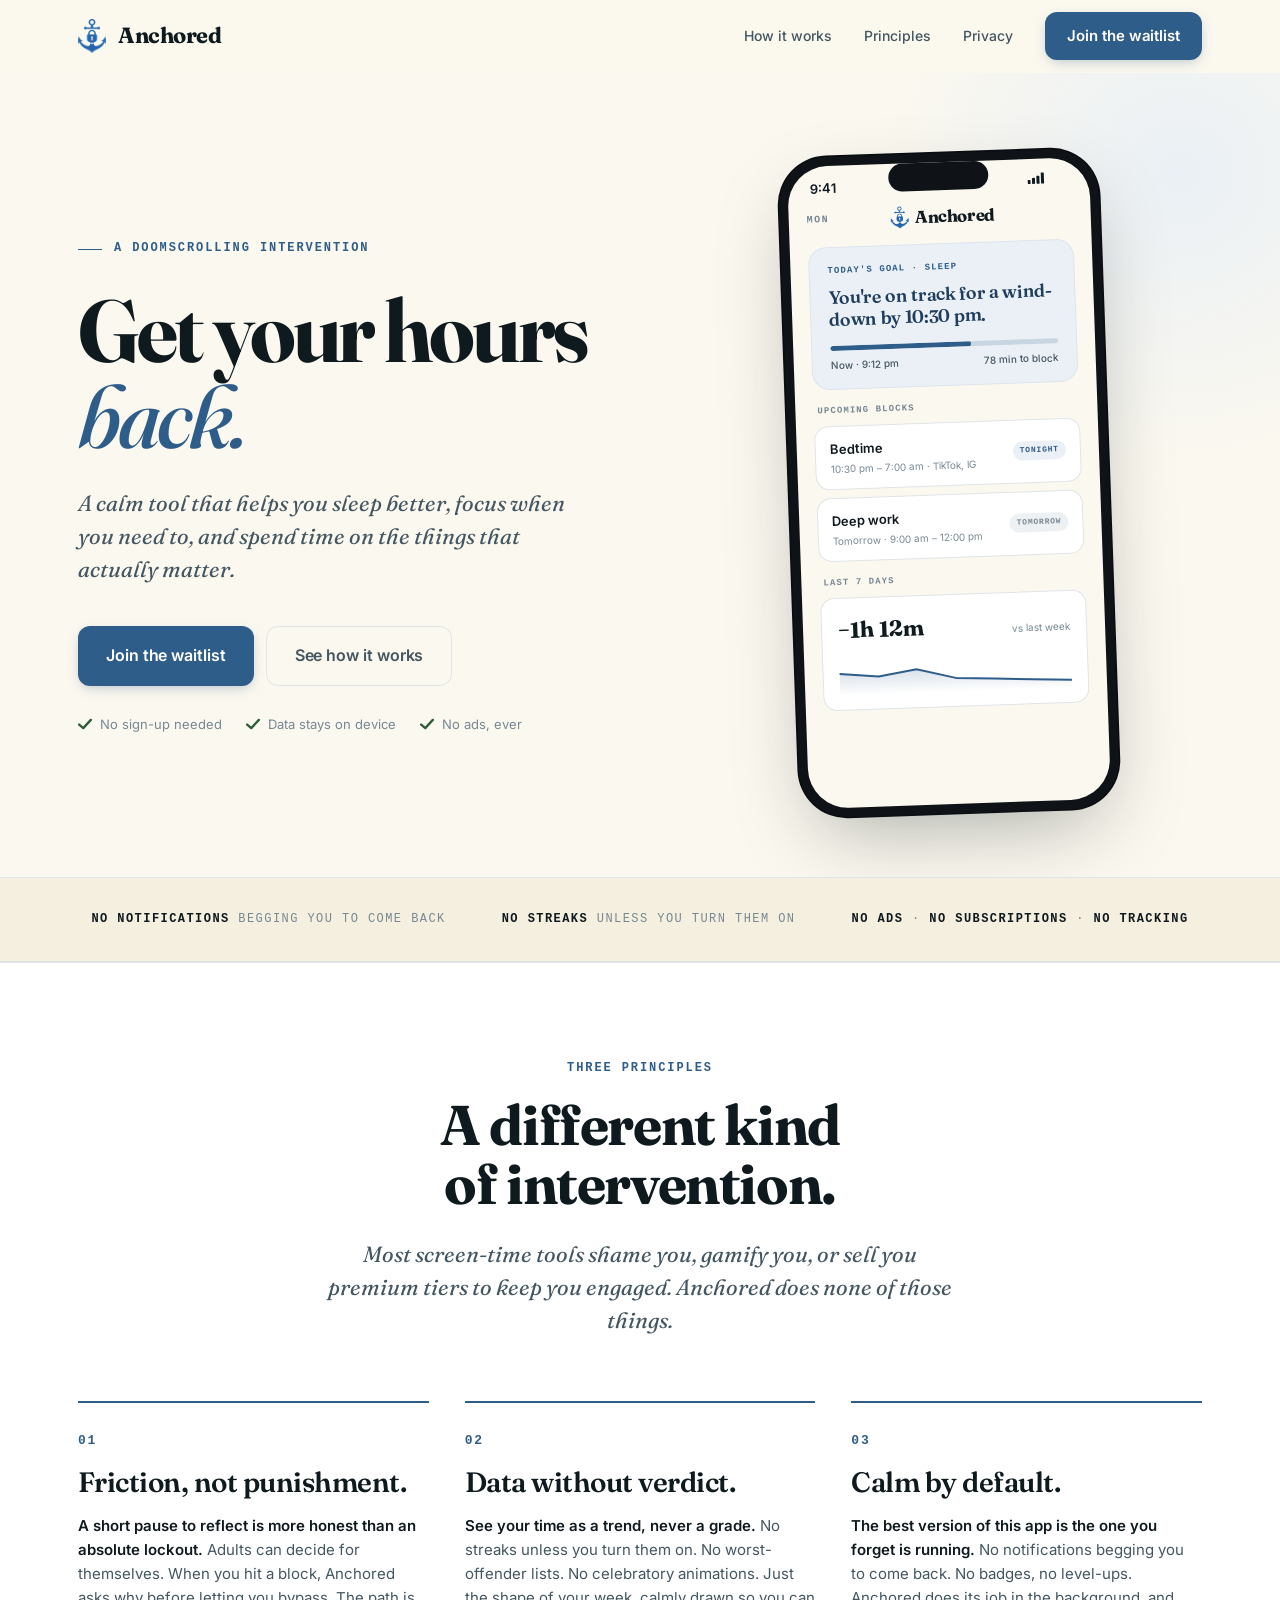
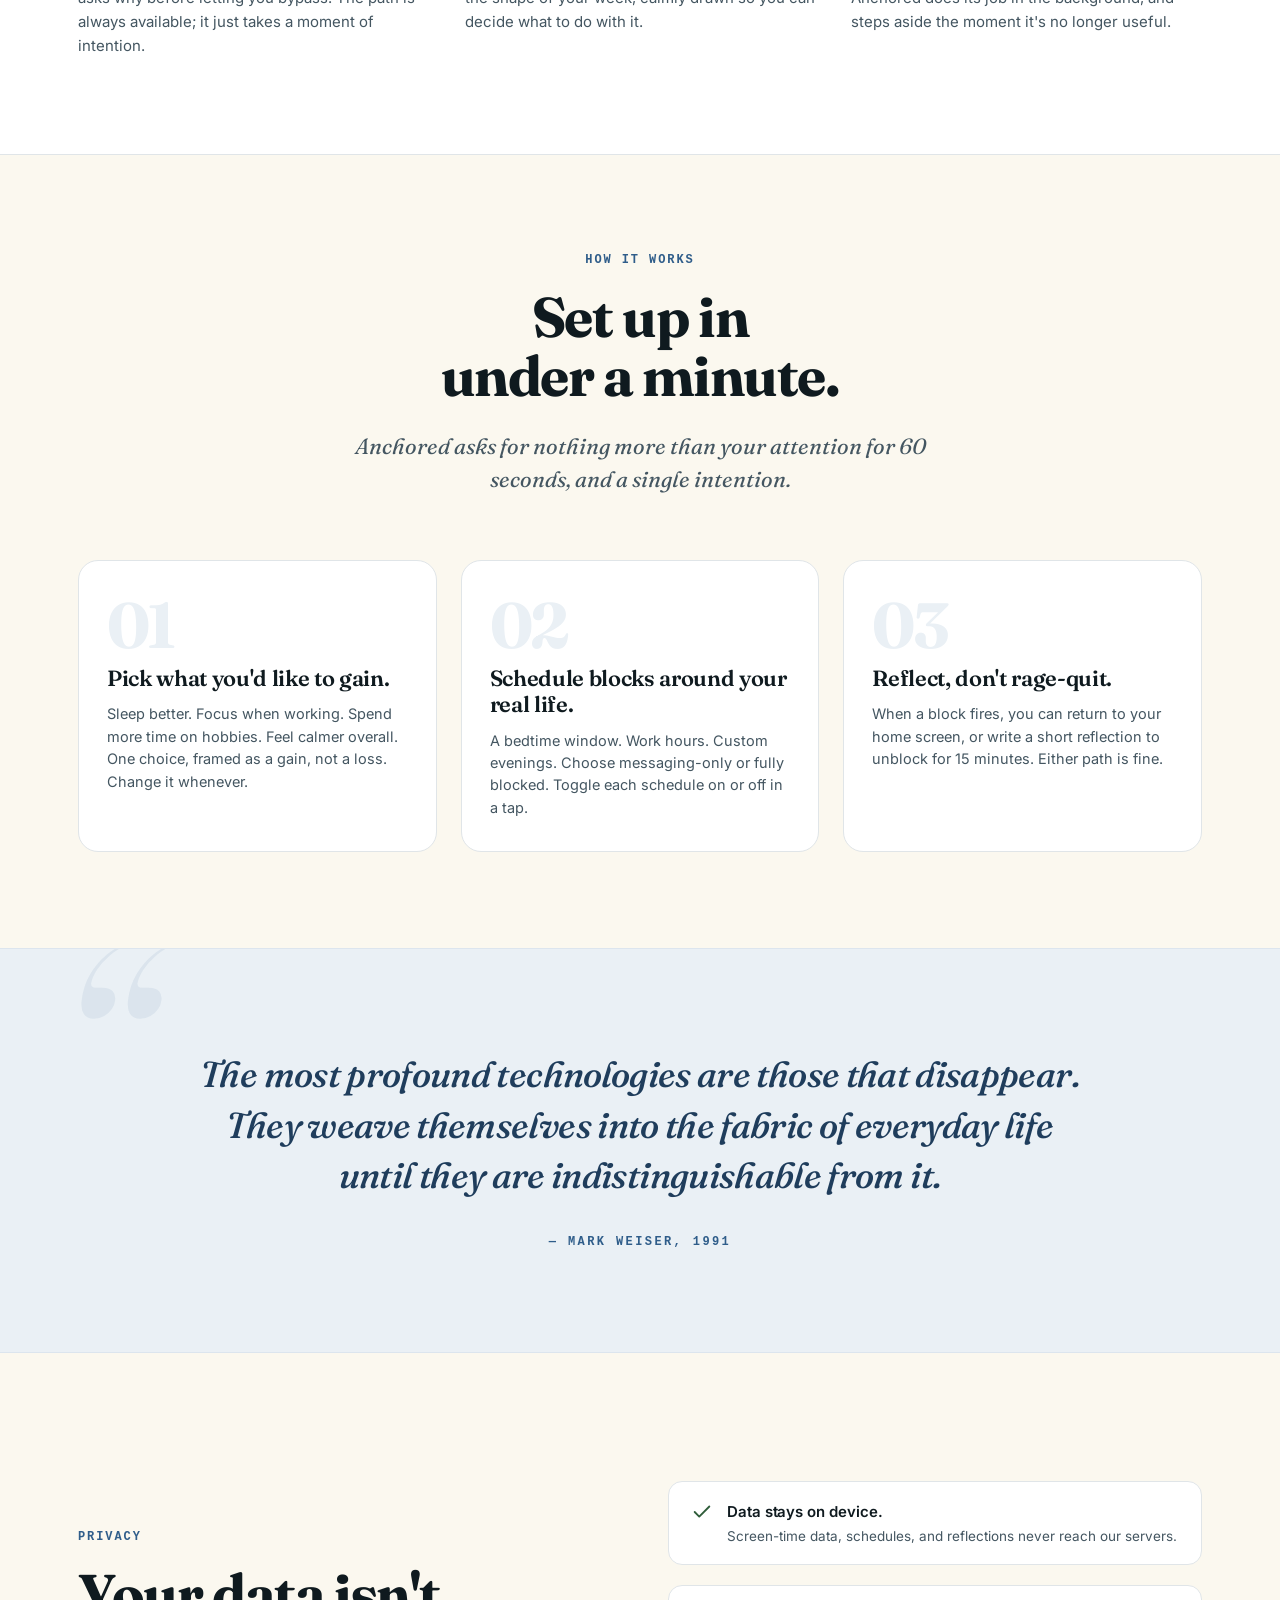
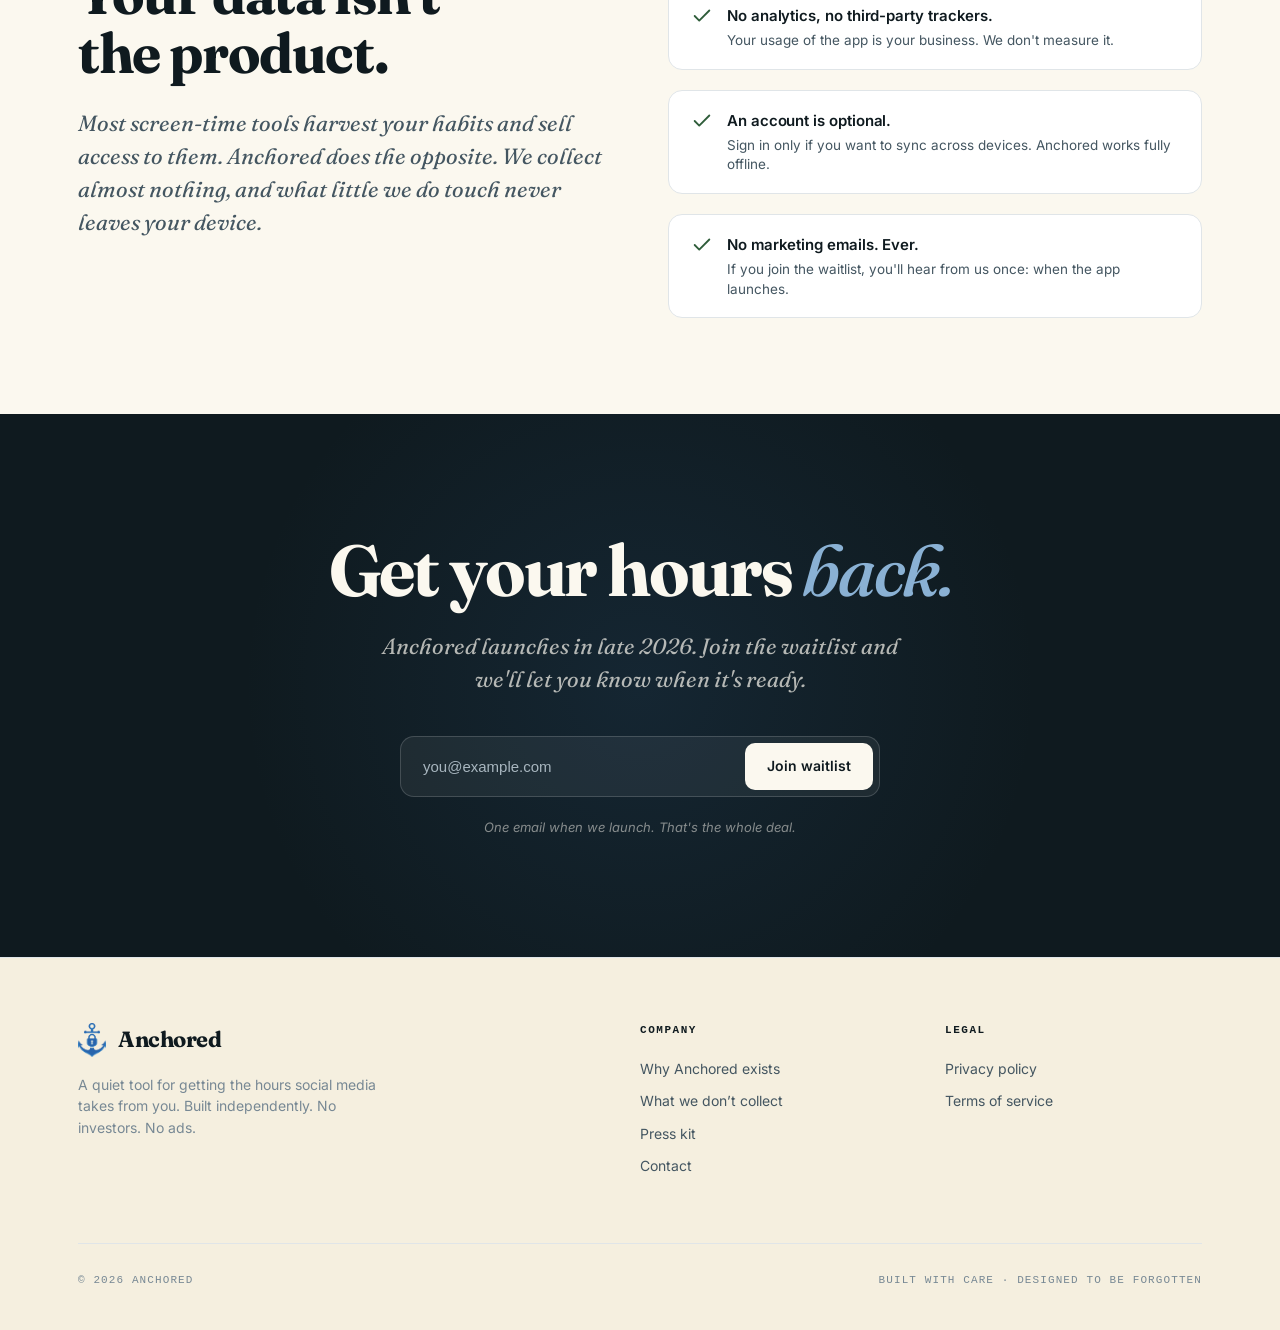
==== commit a10130ee: "changes" ====
--- a/index.html
+++ b/index.html
@@ -773,7 +773,7 @@
   }
   .footer-inner {
     display: grid;
-    grid-template-columns: 2fr 1fr 1fr 1fr;
+    grid-template-columns: 2fr 1fr 1fr;
     gap: 48px;
     margin-bottom: 56px;
   }
@@ -1105,14 +1105,6 @@
       </div>
 
       <div class="footer-col">
-        <h4>Product</h4>
-        <a href="#how-it-works">How it works</a>
-        <a href="#principles">Principles</a>
-        <a href="#privacy">Privacy</a>
-        <a href="#waitlist">Waitlist</a>
-      </div>
-
-      <div class="footer-col">
         <h4>Company</h4>
         <a href="why-anchored.html">Why Anchored exists</a>
         <a href="what-we-dont-collect.html">What we don’t collect</a>
